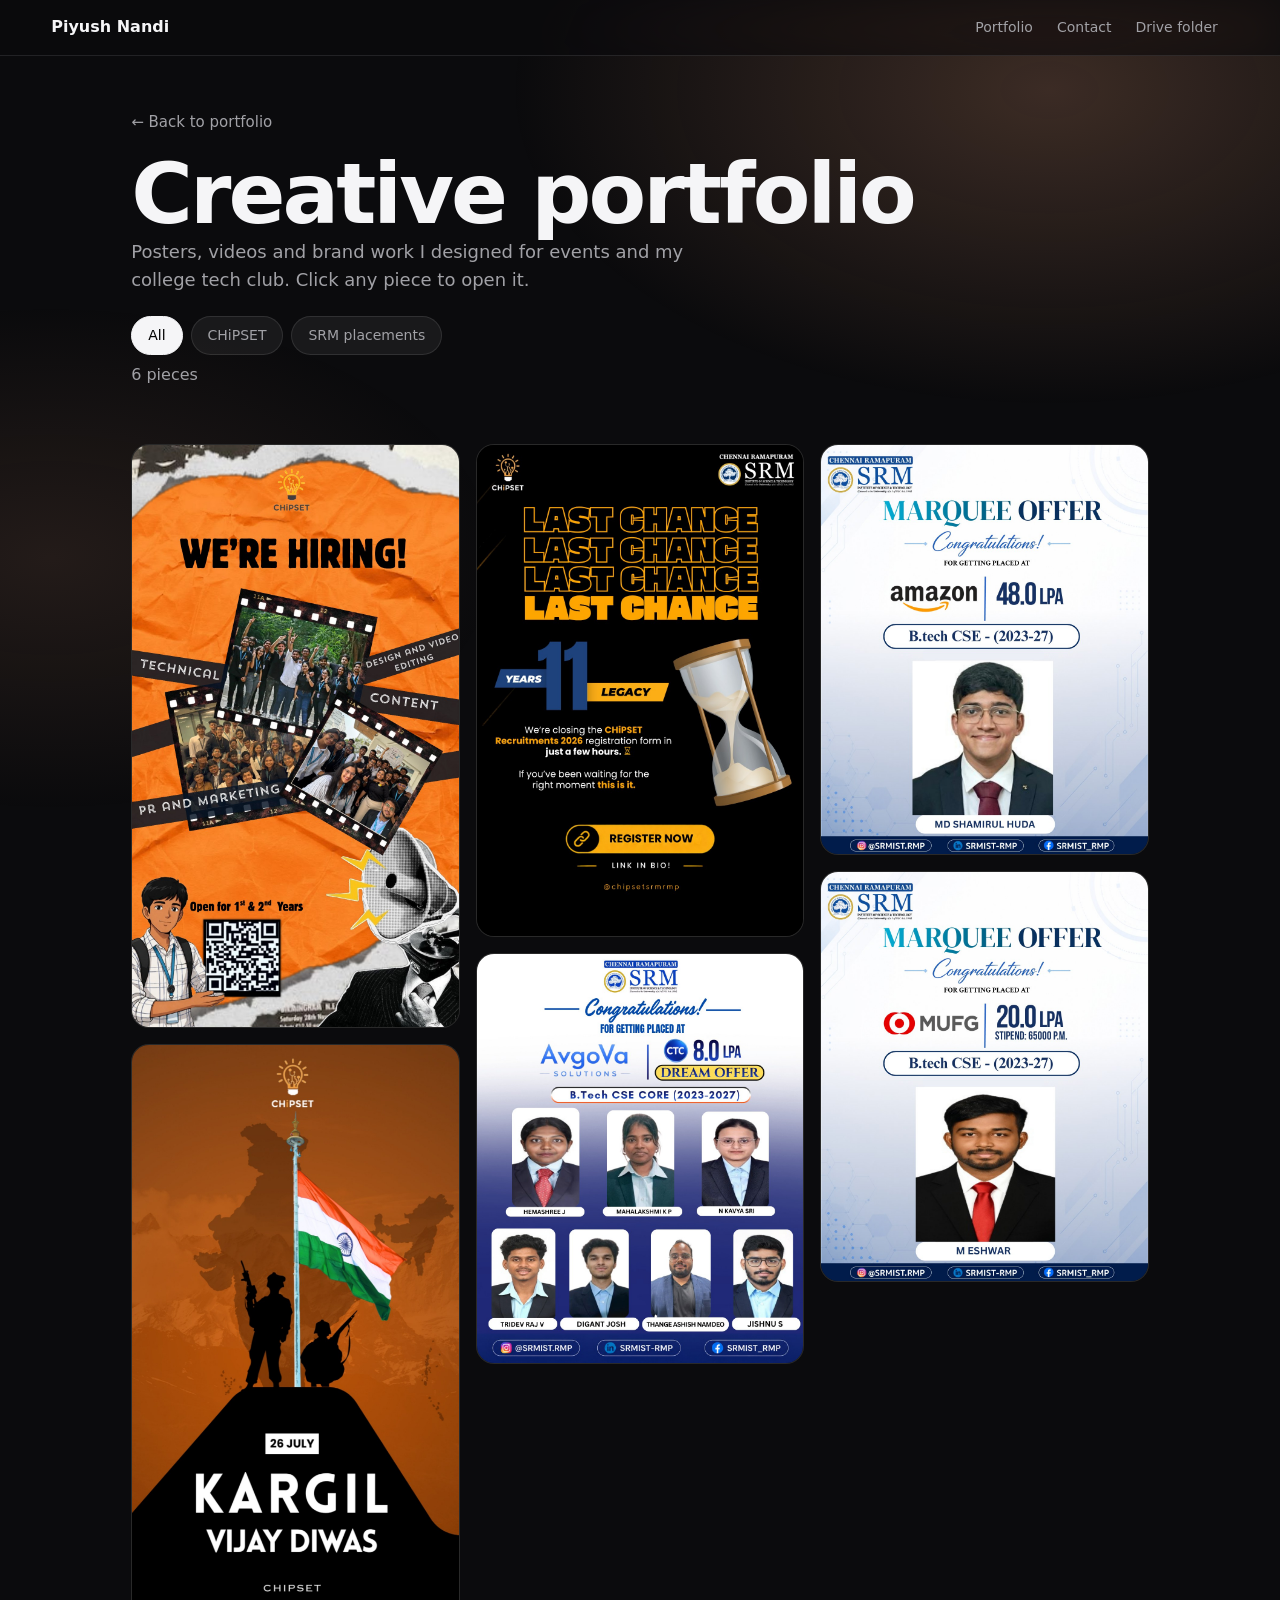
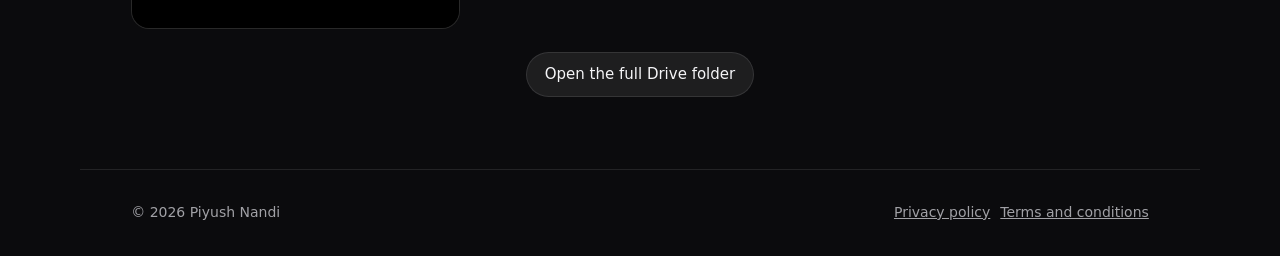
==== creative.html @ 26c98234 "Add files via upload" ====
<!doctype html>
<html lang="en">
<head>
<meta charset="utf-8">
<meta name="viewport" content="width=device-width,initial-scale=1">
<title>Creative portfolio | Piyush Nandi</title>
<meta name="description" content="Posters, videos and brand work designed by Piyush Nandi.">
<meta name="theme-color" content="#0b0b0d">
<link rel="icon" href="favicon.svg" type="image/svg+xml">
<link rel="stylesheet" href="style.css">
</head>
<body class="cpage">
<div id="prog"></div>
<header class="nav">
  <a class="brand" href="portfolio.html">Piyush Nandi</a>
  <nav aria-label="Pages">
    <a href="portfolio.html">Portfolio</a><a href="portfolio.html#contact">Contact</a><a id="navDrive" target="_blank" rel="noopener" hidden>Drive folder</a>
  </nav>
</header>

<main>
  <section class="wrap chead">
    <a class="back" href="portfolio.html">&larr; Back to portfolio</a>
    <h1>Creative portfolio</h1>
    <p class="lead">Posters, videos and brand work I designed for events and my college tech club. Click any piece to open it.</p>
    <div class="chips" id="chips" role="tablist" aria-label="Filter by type"></div>
    <p class="muted" id="count"></p>
  </section>
  <section class="wrap cbody">
    <div class="cgrid" id="cgrid"></div>
    <div id="sentinel" aria-hidden="true"></div>
    <div class="cempty" id="empty" hidden>
      <p class="lead">New work is being added to this page.</p>
      <div class="row"><a class="btn pri" id="emptyDrive" target="_blank" rel="noopener" hidden>Open the Drive folder</a></div>
    </div>
    <div class="row mid" id="driveRow" hidden><a class="btn" id="driveBtn" target="_blank" rel="noopener">Open the full Drive folder</a></div>
  </section>
</main>

<footer class="wrap foot">
  <span id="yr"></span>
  <span class="row"><a href="privacy.html">Privacy policy</a><a href="terms.html">Terms and conditions</a></span>
</footer>

<div class="lb" id="lb" hidden role="dialog" aria-modal="true" aria-label="Preview">
  <button class="btn" id="lbx" type="button">Close</button>
  <button class="btn lbn lbp" id="lbp" type="button" aria-label="Previous">&larr;</button>
  <button class="btn lbn lbf" id="lbf" type="button" aria-label="Next">&rarr;</button>
  <div class="lbin">
    <div id="lbm"></div>
    <div class="lbc"><strong id="lbt"></strong><span id="lbd"></span></div>
  </div>
</div>

<noscript><p class="wrap">This page needs JavaScript to show its content.</p></noscript>
<script src="config.js"></script>
<script src="creative-list.js"></script>
<script src="creative-auto.js"></script>
<script src="creative.js"></script>
</body>
</html>
---- style.css ----
@property --glow{syntax:'<color>';inherits:true;initial-value:#af795d}
:root{--glow:#af795d;--bg:#0b0b0d;--card:rgba(255,255,255,.055);--line:rgba(255,255,255,.1);--tx:#f5f5f7;--mut:#a1a1a6;--r:22px;transition:--glow 1s ease}
*{box-sizing:border-box;margin:0}
html{scroll-behavior:smooth;scroll-padding-top:70px}
body{background:var(--bg);color:var(--tx);font:16px/1.55 -apple-system,BlinkMacSystemFont,"SF Pro Text","Inter","Segoe UI",system-ui,sans-serif;-webkit-font-smoothing:antialiased;min-height:100vh}
body::before{content:"";position:fixed;inset:0;z-index:-1;background:radial-gradient(60% 50% at 82% 10%,color-mix(in srgb,var(--glow) 30%,transparent),transparent 70%),radial-gradient(50% 40% at 4% 62%,color-mix(in srgb,var(--glow) 15%,transparent),transparent 70%)}
a{color:inherit}
:focus-visible{outline:2px solid var(--tx);outline-offset:3px}
.wrap{max-width:1120px;margin-inline:auto;padding:72px max(16px,4vw)}
h1{font-size:clamp(44px,8vw,84px);font-weight:700;letter-spacing:-.035em;line-height:1.02}
h2{font-size:clamp(28px,4vw,40px);font-weight:700;letter-spacing:-.02em;margin-bottom:8px}
h3{font-size:20px;margin:36px 0 14px}
.sub{font-size:clamp(18px,2.4vw,24px);font-weight:500;margin:12px 0 18px}
.lead{color:var(--mut);font-size:18px;max-width:52ch}
.muted{color:var(--mut);margin-bottom:24px}

.nav{position:fixed;inset:0 0 auto;z-index:20;height:56px;display:flex;align-items:center;justify-content:space-between;gap:16px;padding:0 max(16px,4vw);background:rgba(11,11,13,.72);-webkit-backdrop-filter:blur(20px) saturate(180%);backdrop-filter:blur(20px) saturate(180%);border-bottom:1px solid var(--line)}
.brand{font-weight:600;text-decoration:none;white-space:nowrap}
.nav nav{display:flex;gap:2px;overflow-x:auto;scrollbar-width:none}
.nav nav a{color:var(--mut);padding:6px 11px;border-radius:99px;font-size:14px;white-space:nowrap;text-decoration:none}
.nav nav a:hover{color:var(--tx);background:rgba(255,255,255,.08)}

.hero{display:grid;grid-template-columns:1fr 1.05fr;gap:48px;align-items:center;min-height:100vh;padding-top:96px}
.stage{width:100%;max-width:440px;justify-self:center}
.card.photo{padding:0}
.cut{display:grid;justify-items:center;align-items:end}
.cut img{width:100%;max-width:100%;height:auto;max-height:76vh;object-fit:contain;display:block}
.photo img{width:100%;aspect-ratio:4/5;object-fit:cover;object-position:center top;border-radius:var(--r);display:block}

.row{display:flex;flex-wrap:wrap;gap:10px;margin-top:22px}
.row.mid{justify-content:center}
.btn{display:inline-flex;align-items:center;justify-content:center;padding:10px 18px;border-radius:99px;border:1px solid var(--line);background:rgba(255,255,255,.08);color:var(--tx);font:inherit;font-size:15px;text-decoration:none;cursor:pointer;transition:background .2s}
.btn:hover{background:rgba(255,255,255,.16)}
.btn.pri{background:var(--tx);color:#000;border-color:var(--tx)}
.btn.pri:hover{background:#fff}

.card{position:relative;background:var(--card);border:1px solid var(--line);border-radius:var(--r);padding:22px}
.tilt{transform-style:preserve-3d;transition:transform .2s ease-out;will-change:transform}
.tilt .z{transform:translateZ(28px)}
.tilt::after{content:"";position:absolute;inset:0;border-radius:var(--r);pointer-events:none;opacity:0;transition:opacity .2s;background:radial-gradient(circle at var(--mx,50%) var(--my,50%),rgba(255,255,255,.2),transparent 55%);transform:translateZ(60px)}
.tilt:hover::after{opacity:1}

.grid{display:grid;gap:18px;grid-template-columns:repeat(auto-fill,minmax(270px,1fr))}
.card h3{font-size:20px;margin:0 0 6px}
.card p{color:var(--mut);font-size:15px}
.meta{font-size:14px;color:var(--mut);margin-bottom:10px}
.tags{display:flex;flex-wrap:wrap;gap:6px;margin:14px 0}
.tag{display:inline-block;font-size:12px;padding:3px 10px;border-radius:99px;background:rgba(255,255,255,.08);color:var(--mut)}
.card .row{margin-top:14px}
.imgbtn{display:block;width:100%;padding:0;border:0;background:#111;border-radius:14px;overflow:hidden;cursor:zoom-in;margin-bottom:14px}
.imgbtn img{width:100%;display:block;aspect-ratio:4/3;object-fit:cover}
.imgbtn video{width:100%;display:block;aspect-ratio:4/3;object-fit:cover}
.cert .imgbtn img{object-fit:contain}
img.missing{visibility:hidden}

.list{display:grid;gap:14px}
.erow{display:grid;grid-template-columns:auto 1fr auto;gap:4px 20px;align-items:center}
.erow.nl{grid-template-columns:1fr auto}
.erow img{width:56px;height:56px;object-fit:contain;border-radius:12px;background:rgba(255,255,255,.06)}
.erow b{font-size:18px}
.erow .sc{font-size:24px;font-weight:700;text-align:right}
.erow .sc small{display:block;font-size:12px;font-weight:400;color:var(--mut)}
.erow span{color:var(--mut);font-size:15px}
.erow>div{display:grid;gap:2px}
.xrow{display:grid;grid-template-columns:auto 1fr;gap:20px;align-items:start}
.xrow.nl{grid-template-columns:1fr}
.xrow img{width:88px;height:auto;border-radius:16px;background:#fff;padding:4px;display:block}
.xrow .xb{min-width:0}

.cylwrap{position:relative;height:calc(var(--ph,260px) + 70px);display:grid;place-items:center;overflow:hidden;perspective:1200px;cursor:grab;touch-action:pan-y;user-select:none;-webkit-user-select:none;border-radius:var(--r)}
.cylwrap.grab{cursor:grabbing}
.ring{position:relative;width:0;height:0;transform-style:preserve-3d}
.p{position:absolute;width:var(--pw);height:var(--ph);left:calc(var(--pw) / -2);top:calc(var(--ph) / -2);border-radius:16px;overflow:hidden;background:#111;backface-visibility:hidden;-webkit-backface-visibility:hidden;opacity:.55;transition:opacity .3s;transform:rotateY(calc(var(--i) * var(--step))) translateZ(var(--rad))}
.p.front{opacity:1}
.p img{width:100%;height:100%;object-fit:cover;display:block;pointer-events:none}

.two{display:grid;grid-template-columns:1fr 1fr;gap:32px;align-items:start}
.form{display:grid;gap:14px}
label{font-size:14px;color:var(--mut)}
input,textarea{display:block;width:100%;margin-top:6px;padding:11px 13px;border-radius:12px;border:1px solid var(--line);background:rgba(255,255,255,.06);color:var(--tx);font:inherit}
textarea{resize:vertical}

.foot{display:flex;justify-content:space-between;flex-wrap:wrap;gap:12px;padding-block:32px;color:var(--mut);font-size:14px;border-top:1px solid var(--line)}
.foot .row{margin:0}

.lb{position:fixed;inset:0;z-index:50;background:rgba(0,0,0,.88);display:flex;align-items:center;justify-content:center;padding:60px 16px 16px}
[hidden]{display:none!important}
#lbx{position:absolute;top:14px;right:14px}
.lbin{max-width:min(1000px,100%);max-height:100%;display:flex;flex-direction:column;gap:12px;align-items:center}
#lbm img,#lbm video{max-width:100%;max-height:calc(100vh - 170px);border-radius:12px;display:block}
.lb:not([hidden]) #lbm{animation:zoom .25s ease}
@keyframes zoom{from{transform:scale(.94);opacity:0}}
.lbc{display:flex;gap:12px;align-items:center;flex-wrap:wrap;justify-content:center;color:var(--mut);text-align:center}
.lbc strong{color:var(--tx)}

.doc{max-width:720px;margin-inline:auto;padding:96px 20px 64px}
.doc h1{font-size:40px;margin-bottom:8px}
.doc h2{font-size:20px;margin:28px 0 6px}
.doc p{color:var(--mut)}

@media (max-width:820px){
  .xrow{gap:14px}.xrow img{width:64px}
  .erow{grid-template-columns:auto 1fr;gap:4px 14px}.erow.nl{grid-template-columns:1fr}.erow .sc{grid-column:1/-1;text-align:left;display:flex;align-items:baseline;gap:8px}
  .erow .sc small{display:inline}
  .hero{grid-template-columns:1fr;min-height:0;gap:32px}
  .stage{max-width:320px}
  .two{grid-template-columns:1fr}
  .wrap{padding-block:52px}
}
@media (prefers-reduced-motion:reduce){
  *{transition:none!important;animation:none!important;scroll-behavior:auto!important}
}

.hero .stage{max-width:660px}
body{animation:pin .6s ease both}
@keyframes pin{from{opacity:0}}
@media (max-width:820px){.hero .stage{max-width:100%}}
@media (prefers-reduced-motion:reduce){body{animation:none}}
.hero h1{font-size:clamp(44px,5.6vw,76px)}

/* Arriving from the landing page: fade in with a small zoom, carrying on from the laptop zoom */
/* The zoom is on main, never on body: a transformed body makes the fixed glow stretch over the whole page and shows as a vertical light */
html.enter body{animation:pin .9s ease backwards}
html.enter main{animation:pnIn 1.1s cubic-bezier(.2,.7,.2,1) backwards;transform-origin:50% 30%}
html.enter{overflow-x:clip}
@keyframes pnIn{from{transform:scale(1.08)}}
@media (prefers-reduced-motion:reduce){html.enter body,html.enter main{animation:none}}

/* ---------- Scroll effects (see scroll3d.js) ---------- */
#prog{position:fixed;top:0;left:0;width:100%;height:2px;z-index:30;transform-origin:0 50%;transform:scaleX(0);background:linear-gradient(90deg,var(--glow),#fff)}
#dots{position:fixed;right:10px;top:50%;transform:translateY(-50%);z-index:15;display:grid;gap:4px}
#dots a{position:relative;display:grid;place-items:center;width:22px;height:22px}
#dots a i{display:block;width:6px;height:6px;border-radius:50%;background:rgba(255,255,255,.28);transition:transform .25s,background .25s,box-shadow .25s}
#dots a.on i{background:#fff;transform:scale(1.7);box-shadow:0 0 12px var(--glow)}
#dots a::after{content:attr(data-l);position:absolute;right:26px;top:50%;transform:translateY(-50%);font-size:12px;white-space:nowrap;color:var(--tx);background:rgba(11,11,13,.85);border:1px solid var(--line);padding:3px 10px;border-radius:99px;opacity:0;pointer-events:none;transition:opacity .2s}
#dots a:hover::after,#dots a:focus-visible::after{opacity:1}
@media (max-width:1000px){#dots{display:none}}

.bgfloor{position:fixed;left:-40%;right:-40%;bottom:-6%;height:46%;z-index:-1;pointer-events:none;transform:perspective(520px) rotateX(68deg);transform-origin:50% 100%;background:repeating-linear-gradient(to bottom,rgba(255,255,255,.07) 0 1px,transparent 1px 90px),repeating-linear-gradient(to right,rgba(255,255,255,.07) 0 1px,transparent 1px 90px);background-position:0 calc(var(--sy,0) * .35px);-webkit-mask-image:linear-gradient(to top,#000,transparent 85%);mask-image:linear-gradient(to top,#000,transparent 85%)}

.rv{opacity:0;transform:perspective(900px) translate3d(0,46px,-90px) rotateX(14deg);transform-origin:50% 100%;transition:opacity .8s ease var(--d,0ms),transform 1s cubic-bezier(.2,.7,.2,1) var(--d,0ms)}
.rv.in{opacity:1;transform:none}

.hero .stage{transform:perspective(1100px) translate3d(0,calc(var(--hs,0) * -64px),0) rotateY(calc(var(--hs,0) * -9deg)) scale(calc(1 - var(--hs,0) * .08));opacity:calc(1 - var(--hs,0) * .55);will-change:transform}
.hero .ht{transform:translate3d(0,calc(var(--hs,0) * 36px),0);opacity:calc(1 - var(--hs,0) * .75)}

#projects{display:block}
.pcard{position:sticky;top:calc(78px + var(--i,0) * 16px);display:grid;grid-template-columns:auto 1fr;gap:6px 34px;align-items:start;padding:30px 32px;margin-bottom:24vh;min-height:300px;transform-origin:50% 0;will-change:transform,filter;background:color-mix(in srgb,#17171b 92%,var(--glow));box-shadow:0 -18px 40px rgba(0,0,0,.35)}
.pcard:last-child{margin-bottom:0}
.pn{font-size:clamp(64px,10vw,132px);font-weight:700;letter-spacing:-.05em;line-height:.85;color:transparent;-webkit-text-stroke:1.5px rgba(255,255,255,.28);user-select:none}
.pb{min-width:0}
.pcard h3{font-size:clamp(22px,3vw,30px);margin-bottom:6px}
.pcard p{font-size:16px;max-width:60ch}
@media (max-width:640px){.pcard{grid-template-columns:1fr;padding:22px 20px;min-height:0;margin-bottom:18vh}.pn{font-size:56px}}

.tl{position:relative;padding-left:32px}
.tl::before,.tl::after{content:"";position:absolute;left:7px;top:10px;width:2px;border-radius:2px}
.tl::before{bottom:10px;background:var(--line)}
.tl::after{height:calc((100% - 20px) * var(--fill,0));background:linear-gradient(var(--glow),#fff);box-shadow:0 0 14px var(--glow)}
.tl>.card::before{content:"";position:absolute;left:-32px;top:26px;width:16px;height:16px;border-radius:50%;background:var(--bg);border:2px solid var(--line);transition:background .4s,border-color .4s,box-shadow .4s}
.tl>.card.lit::before{background:var(--glow);border-color:#fff;box-shadow:0 0 16px var(--glow)}

.cteaser{display:grid;grid-template-columns:minmax(0,1.1fr) minmax(0,1fr);gap:28px;align-items:center;text-decoration:none;padding:26px;overflow:hidden;transition:border-color .3s,background .3s}
.cteaser:hover{border-color:rgba(255,255,255,.3);background:rgba(255,255,255,.08)}
.cteaser:has(.cstack[hidden]){grid-template-columns:1fr}
.cstack{position:relative;height:220px;perspective:900px}
.cstack img{position:absolute;left:50%;top:50%;height:200px;width:auto;max-width:60%;object-fit:cover;border-radius:14px;box-shadow:0 18px 40px rgba(0,0,0,.5);transform:translate(-50%,-50%) translateX(calc((var(--k) - 1.5) * 52px)) rotateY(calc((var(--k) - 1.5) * -14deg)) rotateZ(calc((var(--k) - 1.5) * 3deg));transition:transform .5s cubic-bezier(.2,.7,.2,1)}
.cteaser:hover .cstack img{transform:translate(-50%,-50%) translateX(calc((var(--k) - 1.5) * 78px)) rotateY(calc((var(--k) - 1.5) * -20deg)) rotateZ(calc((var(--k) - 1.5) * 5deg)) translateZ(30px)}
.ct2 h3{margin:0 0 6px}
.ct2 p{margin-bottom:16px}
@media (max-width:760px){.cteaser{grid-template-columns:1fr}.cstack{height:180px}.cstack img{height:160px}}

/* ---------- Creative page ---------- */
.chead{padding-bottom:12px;padding-top:110px}
.back{display:inline-block;color:var(--mut);text-decoration:none;margin-bottom:18px;font-size:15px}
.back:hover{color:var(--tx)}
.chips{display:flex;flex-wrap:wrap;gap:8px;margin:22px 0 8px}
.chip{padding:8px 16px;border-radius:99px;border:1px solid var(--line);background:rgba(255,255,255,.06);color:var(--mut);font:inherit;font-size:14px;cursor:pointer;transition:background .2s,color .2s}
.chip:hover{color:var(--tx);background:rgba(255,255,255,.12)}
.chip.on{background:var(--tx);color:#000;border-color:var(--tx)}
.cbody{padding-top:20px}
.cgrid{columns:3 260px;column-gap:16px}
.ct{position:relative;display:block;width:100%;margin:0 0 16px;padding:0;border:1px solid var(--line);border-radius:18px;overflow:hidden;background:#111;cursor:zoom-in;break-inside:avoid;min-height:120px;transition:transform .35s cubic-bezier(.2,.7,.2,1),border-color .3s,box-shadow .3s}
.ct:hover{transform:translateY(-4px) scale(1.012);border-color:rgba(255,255,255,.3);box-shadow:0 18px 44px rgba(0,0,0,.5)}
.ct img,.ct video{display:block;width:100%;height:100%;object-fit:cover}
.ct:not([style*="aspect"]) img,.ct:not([style*="aspect"]) video{height:auto}
.ct.miss{display:none}
.cap{position:absolute;left:0;right:0;bottom:0;padding:34px 14px 12px;font-size:14px;text-align:left;color:#fff;background:linear-gradient(transparent,rgba(0,0,0,.72));opacity:0;transition:opacity .3s}
.ct:hover .cap,.ct:focus-visible .cap{opacity:1}
@media (hover:none){.cap{opacity:1}}
.ct.vid::before{content:"";position:absolute;right:12px;top:12px;width:34px;height:34px;border-radius:50%;background:rgba(0,0,0,.55) ;z-index:1}
.ct.vid::after{content:"";position:absolute;right:23px;top:21px;z-index:2;border-left:11px solid #fff;border-top:7px solid transparent;border-bottom:7px solid transparent}
.cempty{padding:30px 0}
#sentinel{height:1px}
.lbn{position:absolute;top:50%;transform:translateY(-50%);z-index:2;width:46px;height:46px;padding:0;font-size:20px}
.lbp{left:14px}.lbf{right:14px}
.cpage .lbc{margin-top:4px}
@media (max-width:640px){.lbn{top:auto;bottom:18px;transform:none}.lbp{left:calc(50% - 56px)}.lbf{right:calc(50% - 56px)}.lb{padding-bottom:80px}}
@media (prefers-reduced-motion:reduce){.rv{opacity:1!important;transform:none!important}.hero .stage,.hero .ht{transform:none!important;opacity:1!important}.pcard{position:relative;top:auto;margin-bottom:18px}.cstack img{transition:none}}
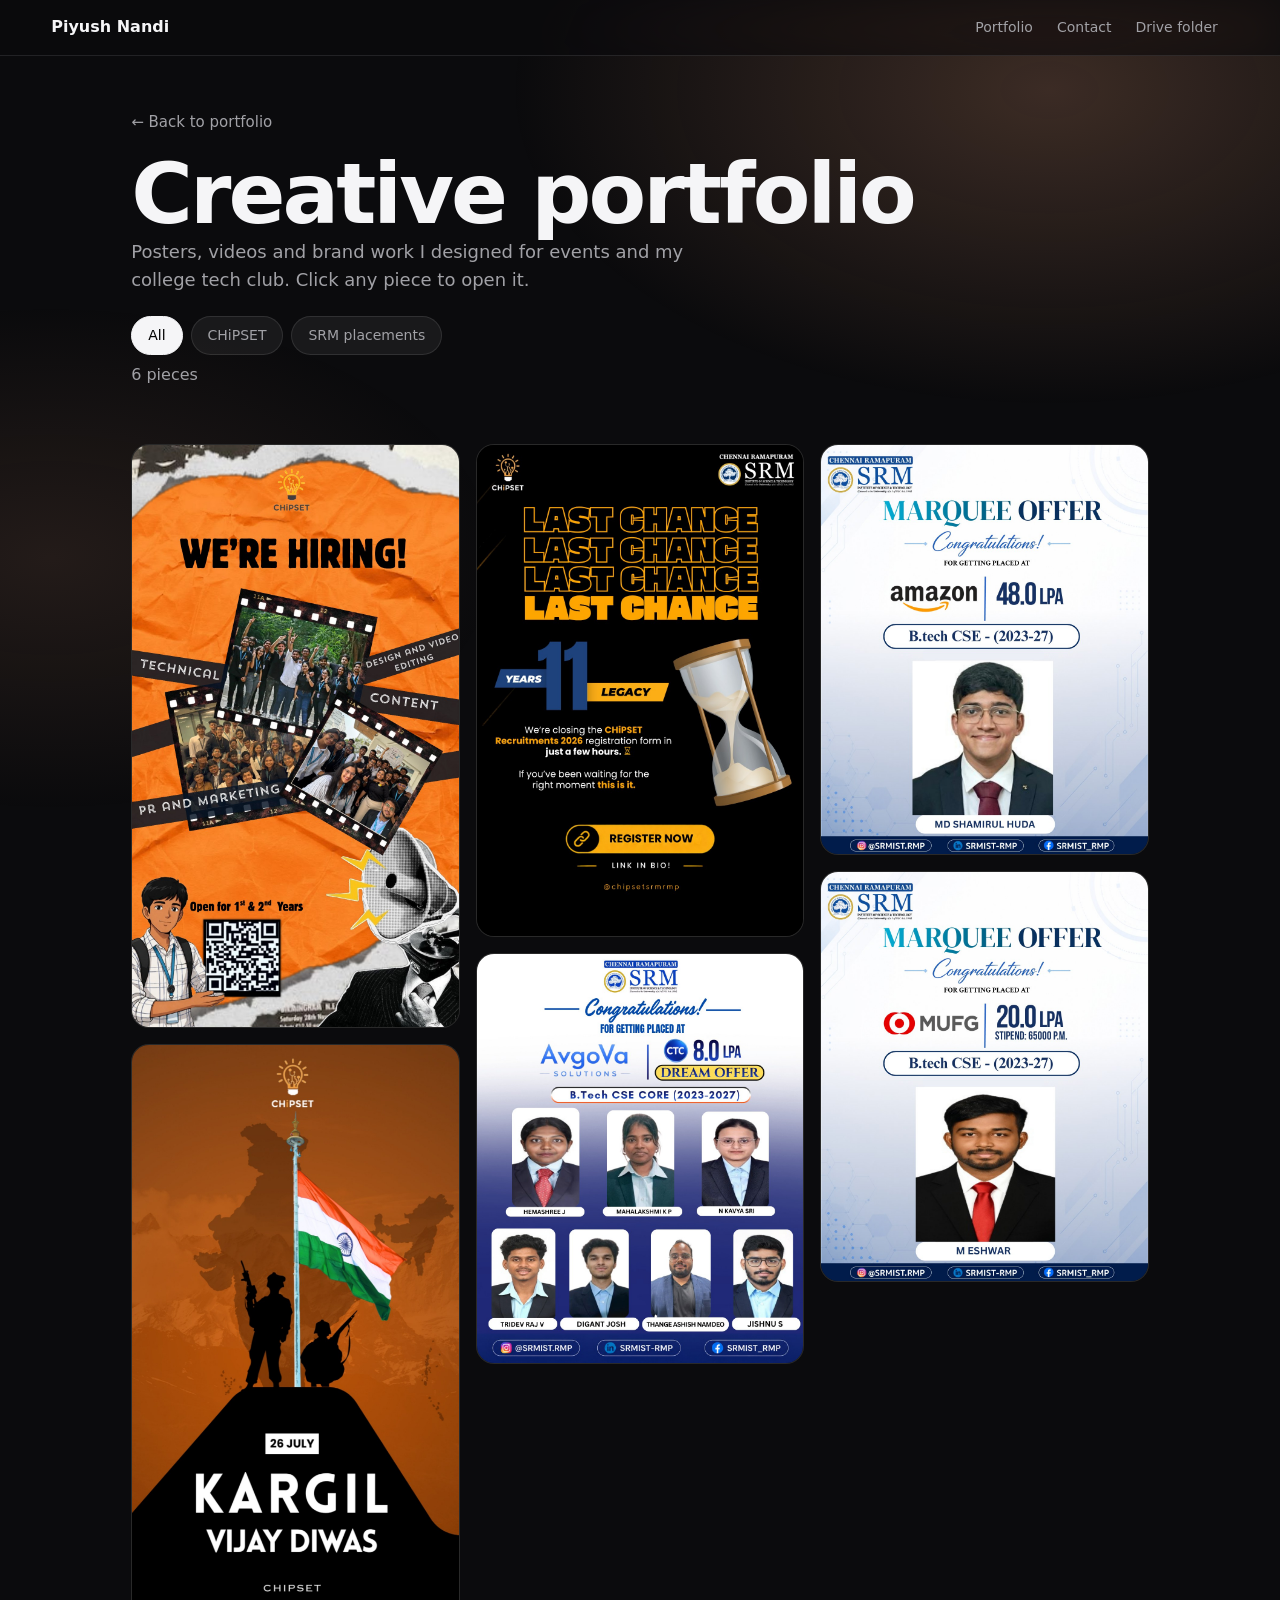
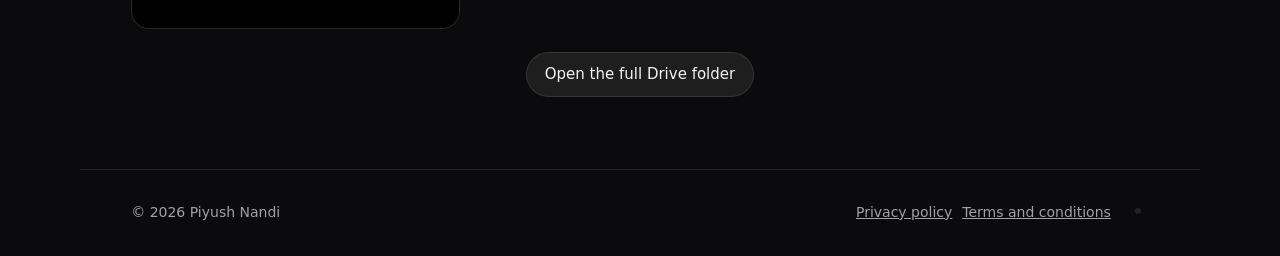
==== commit b55921ec: "Add files via upload" ====
--- a/creative.html
+++ b/creative.html
@@ -2,7 +2,7 @@
 <html lang="en">
 <head>
 <meta charset="utf-8">
-<meta name="viewport" content="width=device-width,initial-scale=1">
+<meta name="viewport" content="width=device-width,initial-scale=1,maximum-scale=1,user-scalable=no">
 <title>Creative portfolio | Piyush Nandi</title>
 <meta name="description" content="Posters, videos and brand work designed by Piyush Nandi.">
 <meta name="theme-color" content="#0b0b0d">
@@ -55,7 +55,6 @@
 <noscript><p class="wrap">This page needs JavaScript to show its content.</p></noscript>
 <script src="config.js"></script>
 <script src="creative-list.js"></script>
-<script src="creative-auto.js"></script>
-<script src="creative.js"></script>
+<script src="boot.js" data-next="creative-auto.js,creative.js,nozoom.js"></script>
 </body>
 </html>
--- a/style.css
+++ b/style.css
@@ -197,3 +197,66 @@
 .cpage .lbc{margin-top:4px}
 @media (max-width:640px){.lbn{top:auto;bottom:18px;transform:none}.lbp{left:calc(50% - 56px)}.lbf{right:calc(50% - 56px)}.lb{padding-bottom:80px}}
 @media (prefers-reduced-motion:reduce){.rv{opacity:1!important;transform:none!important}.hero .stage,.hero .ht{transform:none!important;opacity:1!important}.pcard{position:relative;top:auto;margin-bottom:18px}.cstack img{transition:none}}
+
+/* Fixed zoom on phones */
+html{touch-action:pan-x pan-y}
+input,textarea,select{font-size:16px}
+/* Projects: browser frame preview */
+.pcard{grid-template-columns:auto 1fr minmax(0,42%)}
+.pv{align-self:center;border-radius:14px;overflow:hidden;border:1px solid var(--line);background:#101012;box-shadow:0 24px 60px rgba(0,0,0,.45)}
+.pv .bar{display:flex;gap:6px;align-items:center;height:28px;padding:0 12px;background:rgba(255,255,255,.07)}
+.pv .bar i{width:8px;height:8px;border-radius:50%;background:rgba(255,255,255,.28)}
+.pv .bar span{margin-left:8px;font-size:11px;color:var(--mut);white-space:nowrap;overflow:hidden;text-overflow:ellipsis}
+.vp{position:relative;aspect-ratio:16/10;overflow:hidden;background:radial-gradient(120% 90% at 30% 100%,color-mix(in srgb,var(--glow) 45%,transparent),#0d0d10 70%)}
+.vp img{position:absolute;inset:0;width:100%;height:100%;object-fit:cover;transition:transform .6s}
+.pcard:hover .vp img{transform:scale(1.05)}
+.vp iframe{position:absolute;left:0;top:0;width:1280px;height:800px;border:0;transform-origin:0 0;transform:scale(var(--k,.3));pointer-events:none;opacity:0;transition:opacity .6s;background:#fff}
+.vp iframe.on{opacity:1}
+/* Phone dock */
+.dock{display:none;position:fixed;left:50%;bottom:calc(14px + env(safe-area-inset-bottom,0px));transform:translateX(-50%);z-index:25;gap:2px;padding:6px;border-radius:999px;background:rgba(24,24,27,.78);-webkit-backdrop-filter:blur(20px) saturate(180%);backdrop-filter:blur(20px) saturate(180%);border:1px solid var(--line);box-shadow:0 12px 40px rgba(0,0,0,.5);max-width:calc(100% - 20px)}
+.dock a{padding:10px 13px;border-radius:999px;font-size:13px;color:var(--mut);text-decoration:none;white-space:nowrap}
+.dock a.on{background:var(--tx);color:#000}
+@media (max-width:900px){.pcard{grid-template-columns:auto 1fr}.pcard .pv{grid-column:1/-1;order:3}}
+@media (max-width:760px){
+  body:not(.cpage) .nav nav{display:none}
+  .dock{display:flex}
+  body:not(.cpage){padding-bottom:88px}
+  .hero.wrap{padding-bottom:0;min-height:0}
+  .hero .stage{margin-top:-6px}
+  #work{padding-top:12px}
+  h2{font-size:clamp(32px,9vw,42px)}
+  #projects,#certList,#events{display:flex;gap:14px;overflow-x:auto;scroll-snap-type:x mandatory;margin-inline:-16px;padding:4px 16px 16px;scrollbar-width:none}
+  #projects::-webkit-scrollbar,#certList::-webkit-scrollbar,#events::-webkit-scrollbar{display:none}
+  #projects>*,#certList>*,#events>*{flex:0 0 84%;scroll-snap-align:center}
+  .pcard{position:relative!important;top:auto!important;margin-bottom:0!important;transform:none!important;filter:none!important;grid-template-columns:1fr;min-height:0}
+  .pcard .pv{order:-1;grid-column:auto}
+}
+
+/* Glowing dots on the i's of the name: a ball that hops, charges up, catches fire and settles back into a ball */
+[data-dots] .gi{position:relative}
+[data-dots] .gi i{position:absolute;left:var(--dl,50%);top:var(--dt,.1em);width:.146em;height:.146em;margin-left:-.073em;border-radius:50%;background:radial-gradient(circle at 35% 30%,#fff1b8 0 18%,#ffb62e 48%,#f08a0c 100%);box-shadow:0 0 .2em rgba(245,166,35,.85),0 0 .55em rgba(245,166,35,.4);animation:dotLife 6.4s ease-in-out var(--dd,0s) infinite;will-change:transform}
+[data-dots] .gi i::before,[data-dots] .gi i::after{content:"";position:absolute;left:50%;bottom:36%;border-radius:50% 0 50% 50%;opacity:0;pointer-events:none;transform-origin:50% 50%}
+[data-dots] .gi i::before{width:.3em;height:.3em;margin-left:-.15em;background:radial-gradient(circle at 30% 70%,#ffd35c 0 30%,#ff7a1a 62%,#e8330c 100%);box-shadow:0 0 .28em rgba(255,110,20,.9),0 0 .8em rgba(255,70,10,.45);animation:flameOut 6.4s linear var(--dd,0s) infinite}
+[data-dots] .gi i::after{width:.17em;height:.17em;margin-left:-.085em;bottom:40%;background:radial-gradient(circle at 30% 70%,#fffbe0 0 35%,#ffe27a 100%);animation:flameIn 6.4s linear var(--dd,0s) infinite}
+@keyframes dotLife{
+0%,40%{transform:translateY(0) scale(1,1);filter:brightness(1)}
+46%{transform:translateY(-.16em) scale(.94,1.1)}
+52%{transform:translateY(0) scale(1.2,.78)}
+56%{transform:translateY(-.05em) scale(1,1)}
+60%{transform:translateY(0) scale(1.05,.95)}
+66%{transform:translateY(0) scale(1.3);filter:brightness(1.25)}
+70%,83%{transform:translateY(0) scale(.6);filter:brightness(1.4)}
+89%{transform:translateY(0) scale(1.18,.86);filter:brightness(1.1)}
+93%{transform:translateY(-.03em) scale(.97,1.04)}
+100%{transform:translateY(0) scale(1,1);filter:brightness(1)}}
+@keyframes flameOut{0%,67%{opacity:0;transform:rotate(-45deg) scale(.1)}70.0%{opacity:1;transform:translate(0,-0.040em) rotate(-45.0deg) scale(1.00,1.15)}71.0%{opacity:1;transform:translate(0,-0.044em) rotate(-41.0deg) scale(1.10,1.20)}72.0%{opacity:1;transform:translate(0,-0.047em) rotate(-46.0deg) scale(0.90,1.00)}73.0%{opacity:1;transform:translate(0,-0.051em) rotate(-48.7deg) scale(1.00,0.85)}74.0%{opacity:1;transform:translate(0,-0.054em) rotate(-43.0deg) scale(1.10,1.04)}75.0%{opacity:1;transform:translate(0,-0.058em) rotate(-41.8deg) scale(0.89,1.24)}76.0%{opacity:1;transform:translate(0,-0.061em) rotate(-47.8deg) scale(1.00,1.12)}77.0%{opacity:1;transform:translate(0,-0.065em) rotate(-47.5deg) scale(1.10,0.92)}78.0%{opacity:1;transform:translate(0,-0.069em) rotate(-41.6deg) scale(0.89,0.94)}79.0%{opacity:1;transform:translate(0,-0.072em) rotate(-43.4deg) scale(1.01,1.08)}80.0%{opacity:1;transform:translate(0,-0.076em) rotate(-48.8deg) scale(1.10,1.17)}81.0%{opacity:1;transform:translate(0,-0.079em) rotate(-45.6deg) scale(0.89,1.13)}82.0%{opacity:1;transform:translate(0,-0.083em) rotate(-41.0deg) scale(1.01,0.96)}83.0%{opacity:1;transform:translate(0,-0.086em) rotate(-45.4deg) scale(1.10,0.89)}84.0%{opacity:1;transform:translate(0,-0.090em) rotate(-48.9deg) scale(0.89,1.09)}86%{opacity:.7;transform:translate(0,-.05em) rotate(-45deg) scale(.7)}89%,100%{opacity:0;transform:rotate(-45deg) scale(.1)}}
+@keyframes flameIn{0%,68%{opacity:0;transform:rotate(-45deg) scale(.1)}71.0%{opacity:1;transform:translate(0,-0.040em) rotate(-45.0deg) scale(0.95,1.09)}72.0%{opacity:1;transform:translate(0,-0.044em) rotate(-41.0deg) scale(1.05,1.14)}73.0%{opacity:1;transform:translate(0,-0.048em) rotate(-46.0deg) scale(0.85,0.95)}74.0%{opacity:1;transform:translate(0,-0.053em) rotate(-48.7deg) scale(0.95,0.81)}75.0%{opacity:1;transform:translate(0,-0.057em) rotate(-43.0deg) scale(1.05,0.99)}76.0%{opacity:1;transform:translate(0,-0.061em) rotate(-41.8deg) scale(0.85,1.18)}77.0%{opacity:1;transform:translate(0,-0.065em) rotate(-47.8deg) scale(0.95,1.06)}78.0%{opacity:1;transform:translate(0,-0.069em) rotate(-47.5deg) scale(1.05,0.88)}79.0%{opacity:1;transform:translate(0,-0.073em) rotate(-41.6deg) scale(0.85,0.89)}80.0%{opacity:1;transform:translate(0,-0.078em) rotate(-43.4deg) scale(0.96,1.02)}81.0%{opacity:1;transform:translate(0,-0.082em) rotate(-48.8deg) scale(1.05,1.11)}82.0%{opacity:1;transform:translate(0,-0.086em) rotate(-45.6deg) scale(0.85,1.07)}83.0%{opacity:1;transform:translate(0,-0.090em) rotate(-41.0deg) scale(0.96,0.91)}85%{opacity:.6;transform:rotate(-45deg) scale(.5)}88%,100%{opacity:0;transform:rotate(-45deg) scale(.1)}}
+@media (prefers-reduced-motion:reduce){[data-dots] .gi i,[data-dots] .gi i::before,[data-dots] .gi i::after{animation:none}}
+@media (max-width: 768px) {
+  h1 {
+    font-size: 3.5rem !important;
+    line-height: 1.2 !important;
+    margin-top: 15px !important;
+    margin-bottom: 10px !important;
+  }
+}
